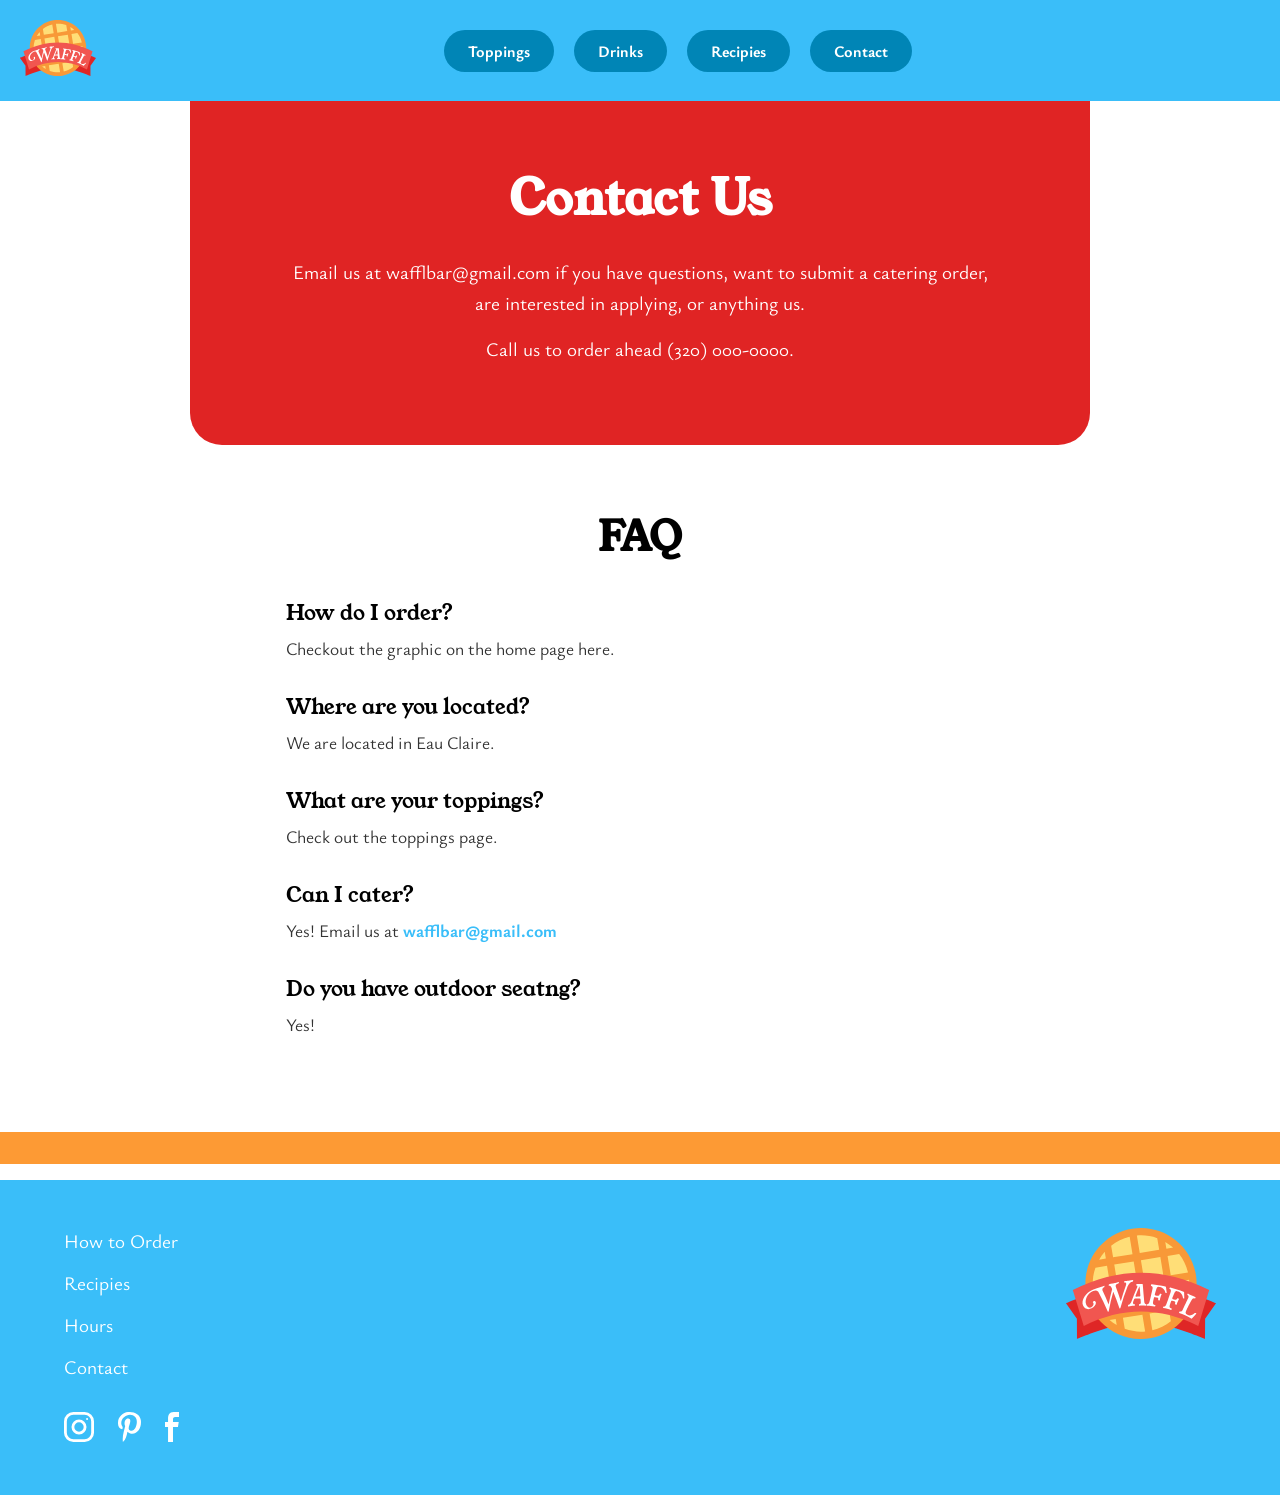
==== contact.html @ 45bb3070 "Finished desktop client" ====
<!DOCTYPE html>
<html lang="en">
<head>
    <meta charset="UTF-8">
    <meta name="viewport" content="width=device-width, initial-scale=1.0">
    <title>Waffl</title>
    <link rel="icon" type="image/png" href="images/favicon-96x96.png" sizes="96x96" />
    <link rel="icon" type="image/svg+xml" href="images/favicon.svg" />
    <link rel="shortcut icon" href="images/favicon.ico" />
    <link rel="apple-touch-icon" sizes="180x180" href="images/apple-touch-icon.png" />
    <meta name="apple-mobile-web-app-title" content="Waffl." />
    <link rel="manifest" href="images/site.webmanifest" />
    <link rel="stylesheet" href="styles.css">
    <link rel="preconnect" href="https://fonts.googleapis.com">
    <link rel="preconnect" href="https://fonts.gstatic.com" crossorigin>
    <link href="https://fonts.googleapis.com/css2?family=Young+Serif&family=Yrsa:ital,wght@0,300..700;1,300..700&family=Ysabeau:ital,wght@0,1..1000;1,1..1000&display=swap" rel="stylesheet">
</head>

<body>
    <header class="contacthead">
            <nav class="nav">
                <a href="index.html" class="logo">
                    <img src="images/WafflLogo.svg" alt="Waffl Logo">
                </a>

                <div class="cnav-links">
                    <a href="toppings.html">Toppings</a>
                    <a href="drinks.html">Drinks</a>
                    <a href="recipies.html">Recipies</a>
                    <a href="contact.html">Contact</a>
                </div>
            </nav>
    </header>

    <main>
        <section class="contact">
            <h1>Contact Us</h1>
            <p>Email us at <a href="mailto:wafflbar@gmail.com">wafflbar@gmail.com</a> if you have
                questions, want to submit a catering order,
                are interested in applying, or anything us.</p>
                <p>
                    Call us to order ahead <a href="tel:+1 (320) 000-0000">(320) 000-0000.</a>
                </p>
        </section>

        <h2>FAQ</h2>
        <ul>
            <li><span>How do I order?
</span><span>Checkout the graphic on the home page here.
</span></li>
            <li><span>Where are you located?
</span><span>We are located in Eau Claire.</span></li>
            <li><span>What are your toppings?
</span><span>Check out the toppings page.</span></li>
            <li><span>Can I cater?
</span><span>Yes! Email us at <a href="mailto:wafflbar@gmail.com">wafflbar@gmail.com</a></span></li>
            <li><span>Do you have outdoor seatng?
</span><span>Yes!</span></li>
            </ul>


<hr class="orange">
 </main>

    <footer>
        <div class="footlinks">
            <a href="#howto">How to Order</a>
            <a href="recipies.html">Recipies</a>
            <a href="#hours">Hours</a>
            <a href="contact.html">Contact</a>
        </div>

        <div class="footlogo">
            <a href="index.html"><img src="images/WafflLogo.svg" alt="Waffl Logo"></a>
        </div>

        <div class="footsocials">
            <a href="https://www.instagram.com/"><img src="images/instagram.svg" alt="Instagram link"></a>
            <a href="https://www.pinterest.com/"><img src="images/pinterest.svg" alt="LinkedIn link"></a>
            <a href="https://www.facebook.com/" class="fb"><img src="images/facebook.svg" alt="Facebook link"></a>
        </div>
    </footer>
</body>
</html>
---- styles.css ----
*{
    margin: 0;
    padding: 0;
    box-sizing: border-box;
}

body{
    font-family: "Ysabeau", sans-serif;
    padding: 0 0;
}

header{
    background-color: #ff544c;
    padding: 1.25rem;
}

nav img{
    height: 3.5rem;
}

nav{
    display: flex;
    align-items: center;
}

.logo img{
    height: 3.5rem;
}

.nav-links{
    margin: 0 auto;
    display: flex;
    gap: 1.25rem;
}

.nav-links a{
    text-decoration: none;
    background-color: #e3262e;
    color: white;
    font-family: "Ysabeau", sans-serif;

    padding: 0.625rem 1.5rem;
    border-radius: 1.5rem;

    font-size: 1rem;
    font-weight: bold;
}

.nav-links a:hover{
    background-color: #c81f26;
}

.card-container{
    display: grid;
    grid-template-columns: repeat(2, 1fr);
    gap: 1.75rem;
    padding: 3rem 20rem;
    background-color: #3abef9;
}

.card{
    position: relative;
    display: flex;
    overflow: hidden;
    align-items: flex-end;
    justify-content: center;
    height: 18rem;
    border-radius: .5rem;
    box-shadow: 0.25rem 0.625rem rgba(0, 0, 0, 0.2);
    background-size: cover;
    background-repeat: no-repeat;
}

.card-toppings{
    background-image: url(images/toppings.jpg);
    background-position: center;
}

.card-drinks{
    background-image: url(images/drinks.jpg);
    background-position: bottom;
}

.card-recipies{
    background-image: url(images/strawberywaffle.jpg);
    background-position: center;
}

.card img{
    position: absolute;
    bottom: 1.25rem;
    left: 50%;
    transform: translateX(-50%);
}

.card h3{
    background-color: #e02424;
    font-family: "Young Serif", serif;
    color: white;
    padding: .5rem 1.5rem;
    border-radius: 1.5rem;
    font-size: 1.5rem;
    margin-bottom: 1.5rem;
}

.card a{
    text-decoration: none;
    font-family: "Yrsa", serif;
    color: white;
}

.card :hover{
    background-color: #c81f26;
}

.card:nth-child(3){
    grid-column: 1/-1;;
}

.howto{
    padding: 1rem;
    background-color: white;
    text-align: center;
}

.howto h1{
    text-decoration: none;
    font-family: "Yrsa", serif;
    color: black;
    text-align: center;
    font-size: 4rem;
}

.howto h2{
    text-decoration: none;
    font-family: "Young Serif", serif;
    color: black;
    text-align: center;
    font-size: 2rem;
}

hr{
    border: none;
    border-top: 3rem solid #ff544c;
    width: 100%;
}

.hours{
    width: 33%;
    z-index: 2;
}

.hours h2{
    margin: 0;
    padding: 1rem;
    background-color: #3abef9;
    color: white;
    font-size: 2rem;
    font-family: "Yrsa", serif;
    border-top-right-radius: 12px;
}

.hours ul{
    padding: 2rem;
    margin: 0;
    list-style: none;
    background-color: #e02424;
    color: white;
    font-family: "Ysabeau", sans-serif;
    border-bottom-right-radius: 12px;
}

.hours li{
    display: flex;
    justify-content: space-between;
    padding: 6px 0;
    font-size: 1.1rem;
    font-family: "Ysabeau", sans-serif;
}


.hoursbox{
    position: relative;
    display: flex;
    align-items: center;
    background-color: white;
    overflow: hidden;
    padding-bottom: 3rem;
}

.waffle{
    position: absolute;
    left: 17%;
    top: 50%;
    transform: translateY(-50%);
    width: 33%;
    z-index: 1;
}

.orange{
    border: none;
    border-top: 2rem solid #fd9a34;
    width: 100%;
    padding-bottom: 1rem;
}

footer{
    background-color: #3abef9;
    padding: 3rem 4rem;
    display: grid;
    grid-template-columns: 1fr auto;
    grid-template-rows: auto auto;
    color: white;
    font-family: "Ysabeau", sans-serif;
}

.footlinks{
    display: flex;
    flex-direction: column;
    gap: 1rem;
}

.footlinks a{
    color: white;
    text-decoration: none;
    font-size: 1.2rem;
}

.footlinks a:hover{
    text-decoration: underline;
}

.footlogo{
    align-self: start;
}

.footlogo img{
    width: 150px;
}

.footsocials{
    display: flex;
    gap: 1.5rem;
    margin-top: 2rem;
}

.footsocials img{
    height: 30px;
}

.toppings{
    background-color: #e02424;
    text-align: center;
}

.hero{
    height: 300px;
    background-image:
        linear-gradient(
            rgb(224, 36, 36, 0.5),
            rgb(250, 75, 75, .5)
        ),
        url(images/strawberywaffle.jpg);
    background-size: cover;
    background-position: center;
    display: flex;
    align-items: flex-end;
    justify-content: center;
    padding-bottom: 2rem;
}

.hero h1{
    background-color: #e02424;
    color: white;
    padding: 1rem 3rem;
    border-radius: 3rem;
    font-family: "Yrsa", serif;
    font-size: 2.5rem;
    position: absolute;
    transform: translateY(75%);
}

.menu{
    display: grid;
    grid-template-columns: repeat(3, 1fr);
    gap: 4rem;
    padding: 4rem 20rem;
    background-color: white;
}

.column h2{
    font-family: "Young Serif", serif;
    font-size: 2rem;
    margin-bottom: 1.5rem;
    text-align: center;
}

.column ul{
    list-style: none;
    padding: 0;
}

.column li{
    font-family: "Ysabeau", sans-serif;
    font-size: 1.1rem;
    padding: 0.4rem 0;
    text-align: center;
}

.recipies .hero{
    position: relative;
    height: 300px;
    background-image:
        linear-gradient(
            rgba(252, 225, 137, 0.5),
            rgb(252, 225, 137, 0.5)
        ),
        url(images/strawberywaffle.jpg);    background-size: cover;
    background-position: center;
    display: flex;
    justify-content: center;
    align-items: flex-end;
    padding-bottom: 2rem;
}


.recipies .hero h1{
    position: relative;
    z-index: 1;
    background-color: #ffde76;
    color: black;
    padding: 1rem 3rem;
    border-radius: 2rem;
    font-family: "Yrsa", serif;
    font-size: 2.5rem;
}

.plans{
    padding: 4rem 6rem;
    max-width: 900px;
    margin: auto;
}

.row{
    margin-bottom: 3.5rem;
}

.row h2{
    font-family: "Yrsa", serif;
    font-size: 1.5rem;
    margin-bottom: 0.75rem;
}

.row p{
    font-family: "Ysabeau", sans-serif;
    font-size: 1.2rem;
    line-height: 1.6;
    color: #333;
    max-width: 600px;
}

.drinks .hero{
    position: relative;
    height: 300px;
    background-image:
        linear-gradient(
            rgba(255, 155, 40, 0.5),
            rgb(255, 155, 40, 0.5)
        ),
        url(images/strawberywaffle.jpg);    background-size: cover;
    background-size: cover;
    background-position: center;
    display: flex;
    justify-content: center;
    align-items: flex-end;
    padding-bottom: 2rem;
}

.drinks .hero h1{
    position: relative;
    z-index: 1;
    background-color: #fd9a34;
    color: white;
    padding: 1rem 3rem;
    border-radius: 2rem;
    font-family: "Yrsa", serif;
    font-size: 2.5rem;
}

.drinks .menu{
    display: grid;
    grid-template-columns: repeat(2, 1fr);
    padding: 4rem 10rem;
}

.drinks .column h2{
    font-family: "Young Serif", serif;
    font-size: 2.2rem;
    margin-bottom: 1.2rem;
}

.drinks .column ul{
    list-style: none;
    padding: 0;
}

.drinks .column li{
    font-family: "Ysabeau", sans-serif;
    font-size: 1.2rem;
    padding: 0.35rem 0;
}


.contact{
    background-color: #e02424;
    padding: 4rem 6rem;
    max-width: 900px;
    margin: auto;
    text-align: center;
    border-bottom-left-radius: 2rem;
    border-bottom-right-radius: 2rem;
}

.contact h1{
    font-family: "Young Serif", serif;
    font-size: 3rem;
    margin-bottom: 1.5rem;
    color: white;
}

.contact p{
    font-family: "Ysabeau", sans-serif;
    font-size: 1.2rem;
    line-height: 1.6;
    margin-bottom: 1rem;
    color: white;
}

.contact a{
    color: white;
    text-decoration: none;
}

.contact a:hover{
    text-decoration: underline;
}

main > h2{
    font-family: "Young Serif", serif;
    font-size: 2.5rem;
    text-align: center;
    margin: 4rem 0 2rem;
}

main ul{
    list-style: none;
    padding: 0 6rem 4rem;
    max-width: 900px;
    margin: auto;
}

main li{
    margin-bottom: 2rem;
}

main li span:first-child{
    display: block;
    font-family: "Young Serif", serif;
    font-size: 1.3rem;
    margin-bottom: 0.5rem;
}

main li span:last-child{
    display: block;
    font-family: "Ysabeau", sans-serif;
    font-size: 1.1rem;
    color: #333;
}

main li a{
    color: #3abef9;
    text-decoration: none;
    font-weight: bold;
}

main li a:hover{
    text-decoration: underline;
}

.contacthead{
    background-color: #3abef9;
    padding: 1.25rem;
}

.cnav-links a{
    text-decoration: none;
    background-color: #0085b6;
    color: white;
    font-family: "Ysabeau", sans-serif;

    padding: 0.625rem 1.5rem;
    border-radius: 1.5rem;

    font-size: 1rem;
    font-weight: bold;
}

.cnav-links a:hover{
    background-color: #006b92;
}

.cnav-links{
    margin: 0 auto;
    display: flex;
    gap: 1.25rem;
}
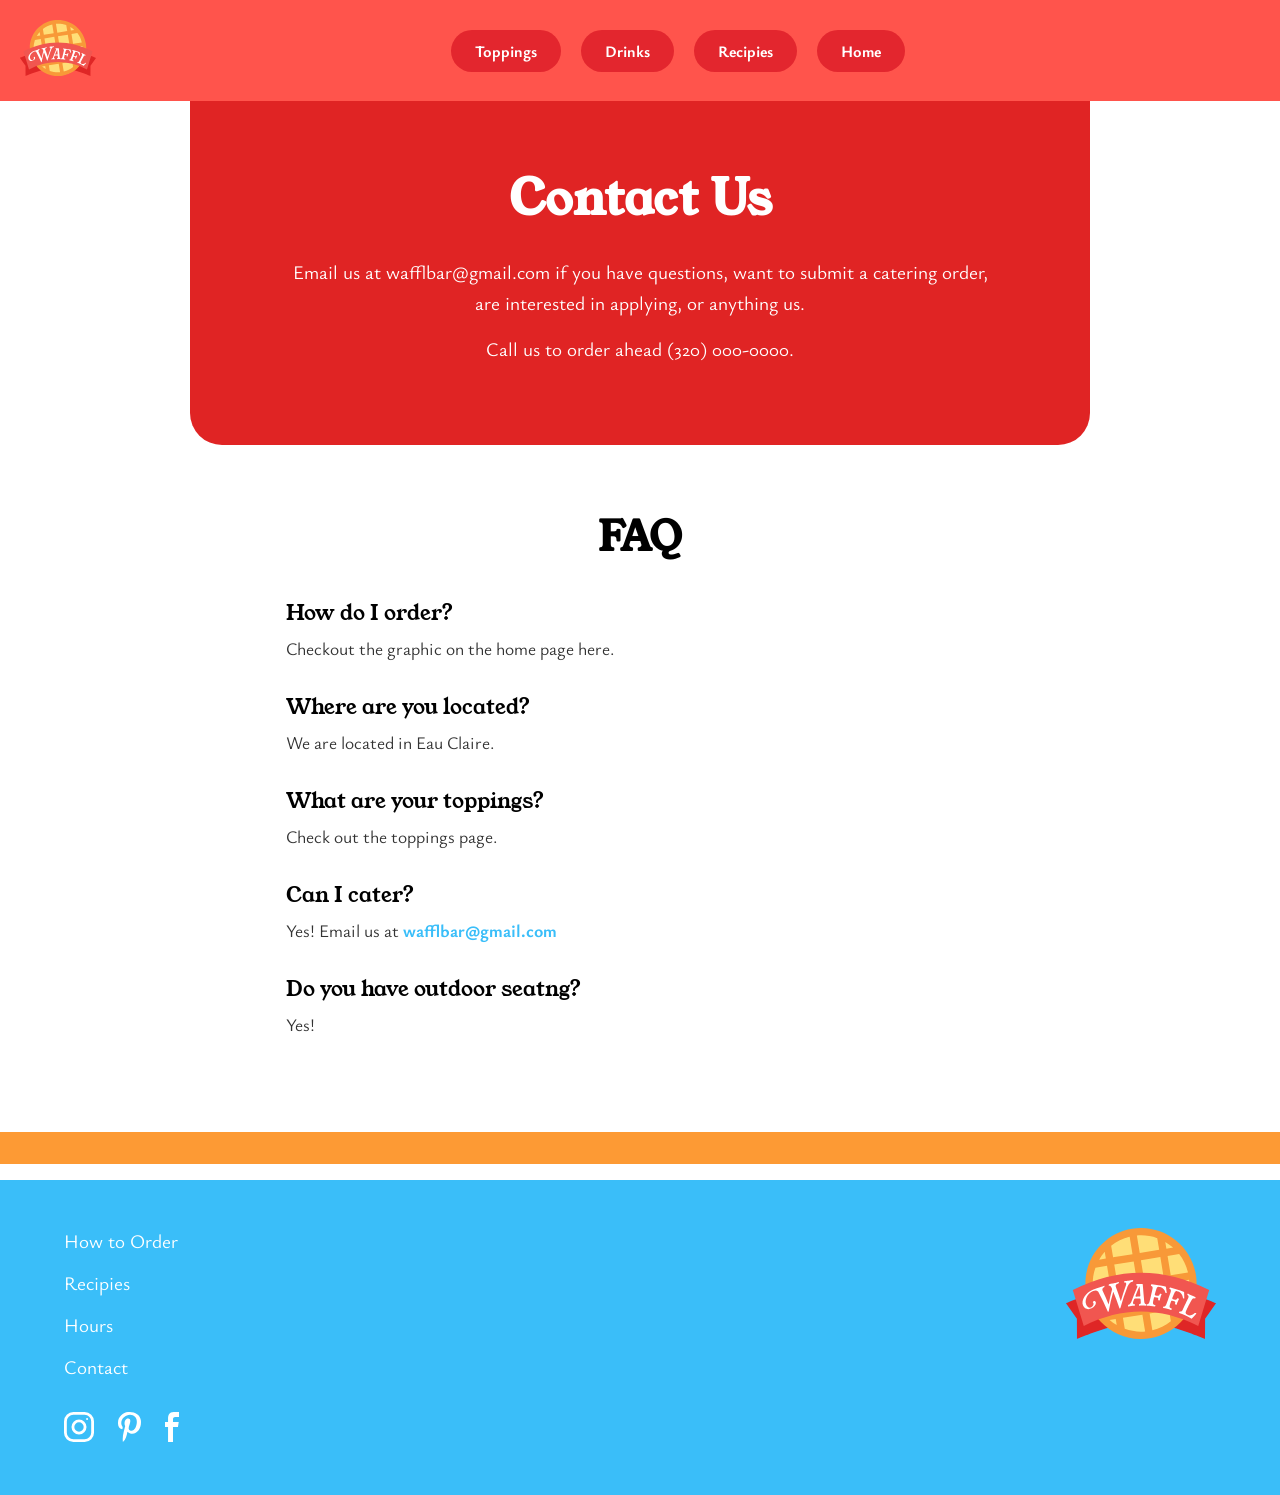
==== commit 247b6bc3: "Finished final!!!" ====
--- a/contact.html
+++ b/contact.html
@@ -14,25 +14,31 @@
     <link rel="preconnect" href="https://fonts.googleapis.com">
     <link rel="preconnect" href="https://fonts.gstatic.com" crossorigin>
     <link href="https://fonts.googleapis.com/css2?family=Young+Serif&family=Yrsa:ital,wght@0,300..700;1,300..700&family=Ysabeau:ital,wght@0,1..1000;1,1..1000&display=swap" rel="stylesheet">
+    <script src="scripts.js"></script>
 </head>
 
 <body>
-    <header class="contacthead">
+    <div class="overlay toggle-nav" onclick="toggleNav()"></div>
+    <header>
+        <div class="hamburger" onclick="toggleNav()">
+            <hr><hr><hr>
+        </div>
+
             <nav class="nav">
                 <a href="index.html" class="logo">
                     <img src="images/WafflLogo.svg" alt="Waffl Logo">
                 </a>
 
-                <div class="cnav-links">
+                <div class="nav-links toggle-nav">
                     <a href="toppings.html">Toppings</a>
                     <a href="drinks.html">Drinks</a>
                     <a href="recipies.html">Recipies</a>
-                    <a href="contact.html">Contact</a>
+                    <a href="index.html">Home</a>
                 </div>
             </nav>
     </header>
 
-    <main>
+    <main class="cmain">
         <section class="contact">
             <h1>Contact Us</h1>
             <p>Email us at <a href="mailto:wafflbar@gmail.com">wafflbar@gmail.com</a> if you have
@@ -64,9 +70,9 @@
 
     <footer>
         <div class="footlinks">
-            <a href="#howto">How to Order</a>
+            <a href="index.html#howto">How to Order</a>
             <a href="recipies.html">Recipies</a>
-            <a href="#hours">Hours</a>
+            <a href="index.html#hours">Hours</a>
             <a href="contact.html">Contact</a>
         </div>
 
--- a/styles.css
+++ b/styles.css
@@ -12,6 +12,8 @@
 header{
     background-color: #ff544c;
     padding: 1.25rem;
+    position: relative;
+    z-index: 1000;
 }
 
 nav img{
@@ -31,6 +33,8 @@
     margin: 0 auto;
     display: flex;
     gap: 1.25rem;
+    right: -100%;
+    transition: .3s;
 }
 
 .nav-links a{
@@ -176,6 +180,7 @@
     padding: 6px 0;
     font-size: 1.1rem;
     font-family: "Ysabeau", sans-serif;
+    color: white;
 }
 
 
@@ -445,45 +450,45 @@
     text-decoration: underline;
 }
 
-main > h2{
+.cmain > h2{
     font-family: "Young Serif", serif;
     font-size: 2.5rem;
     text-align: center;
     margin: 4rem 0 2rem;
 }
 
-main ul{
+.cmain ul{
     list-style: none;
     padding: 0 6rem 4rem;
     max-width: 900px;
     margin: auto;
 }
 
-main li{
+.cmain li{
     margin-bottom: 2rem;
 }
 
-main li span:first-child{
+.cmain li span:first-child{
     display: block;
     font-family: "Young Serif", serif;
     font-size: 1.3rem;
     margin-bottom: 0.5rem;
 }
 
-main li span:last-child{
+.cmain li span:last-child{
     display: block;
     font-family: "Ysabeau", sans-serif;
     font-size: 1.1rem;
     color: #333;
 }
 
-main li a{
+.cmain li a{
     color: #3abef9;
     text-decoration: none;
     font-weight: bold;
 }
 
-main li a:hover{
+.cmain li a:hover{
     text-decoration: underline;
 }
 
@@ -513,4 +518,152 @@
     margin: 0 auto;
     display: flex;
     gap: 1.25rem;
+}
+
+.hamburger{
+  display: none;
+  width: 40px;
+  cursor: pointer;
+  padding-top: .5rem;
+}
+
+.hamburger hr{
+  margin: 10px 0;
+  border: 2px solid rgb(255, 255, 255);
+  border-radius: 1rem;
+}
+
+.nav{
+  display: flex;
+  align-items: center;
+  justify-content: space-between;
+}
+
+.nav-links{
+  display: flex;
+  gap: 20px;
+}
+
+.overlay{
+  position: fixed;
+  inset: 0;
+  background: rgba(0,0,0,.5);
+  opacity: 0;
+  pointer-events: none;
+  transition: .3s;
+}
+
+.nav-links.show{
+  right: 0;
+}
+
+.overlay{
+  opacity: 0;
+  pointer-events: none;
+}
+
+.overlay.show{
+  opacity: 1;
+  pointer-events: all;
+}
+
+
+@media (max-width: 768px){
+
+    header{
+        position: sticky;
+        top: 0;
+        z-index: 1000;
+    }
+
+    .hamburger{
+        display: block;
+        height: 60px;
+        border: none;
+        position: fixed;
+        }
+
+    .logo{
+        margin-left: auto;
+    }
+
+    .nav-links{
+        position: fixed;
+        top: 0;
+        right: -100%;
+        width: 70%;
+        height: 100vh;
+        background: white;
+        flex-direction: column;
+        padding: 80px 20px;
+        transition: .3s;
+    }
+
+    body.nav-open .nav-links{
+        right: 0;
+    }
+
+    body.nav-open .overlay{
+        opacity: 1;
+        pointer-events: all;
+    }
+
+    
+    .card-container {
+        grid-template-columns: 1fr;
+        padding: 2rem 1rem;
+        gap: 1.25rem;
+    }
+
+    .card {
+        height: 16rem;
+    }
+
+    .card:nth-child(3) {
+        grid-column: auto;
+    }
+
+    .howto img{
+    max-width: 100%;
+    }
+
+    .hours{
+    width: 65%;
+
+    }
+
+    .waffle{
+    left: 12%;
+    width: 100%;
+    }
+
+    .menu{
+    display: grid;
+    grid-template-columns: 1fr;
+    gap: 1.5rem;
+    padding: 2rem 1rem;
+    background-color: white;
+    padding-top: 5rem;
+    }
+
+    .drinks .menu{
+    display: grid;
+    grid-template-columns: 1fr;
+    gap: 1.5rem;
+    padding: 2rem 1rem;
+    background-color: white;
+    padding-top: 5rem;
+    }
+
+    .hero{
+        height: 150px;
+    }
+
+    .drinks .hero{
+        height: 150px;
+    }
+    
+    .recipies .hero{
+        height: 150px;
+    }
 }
